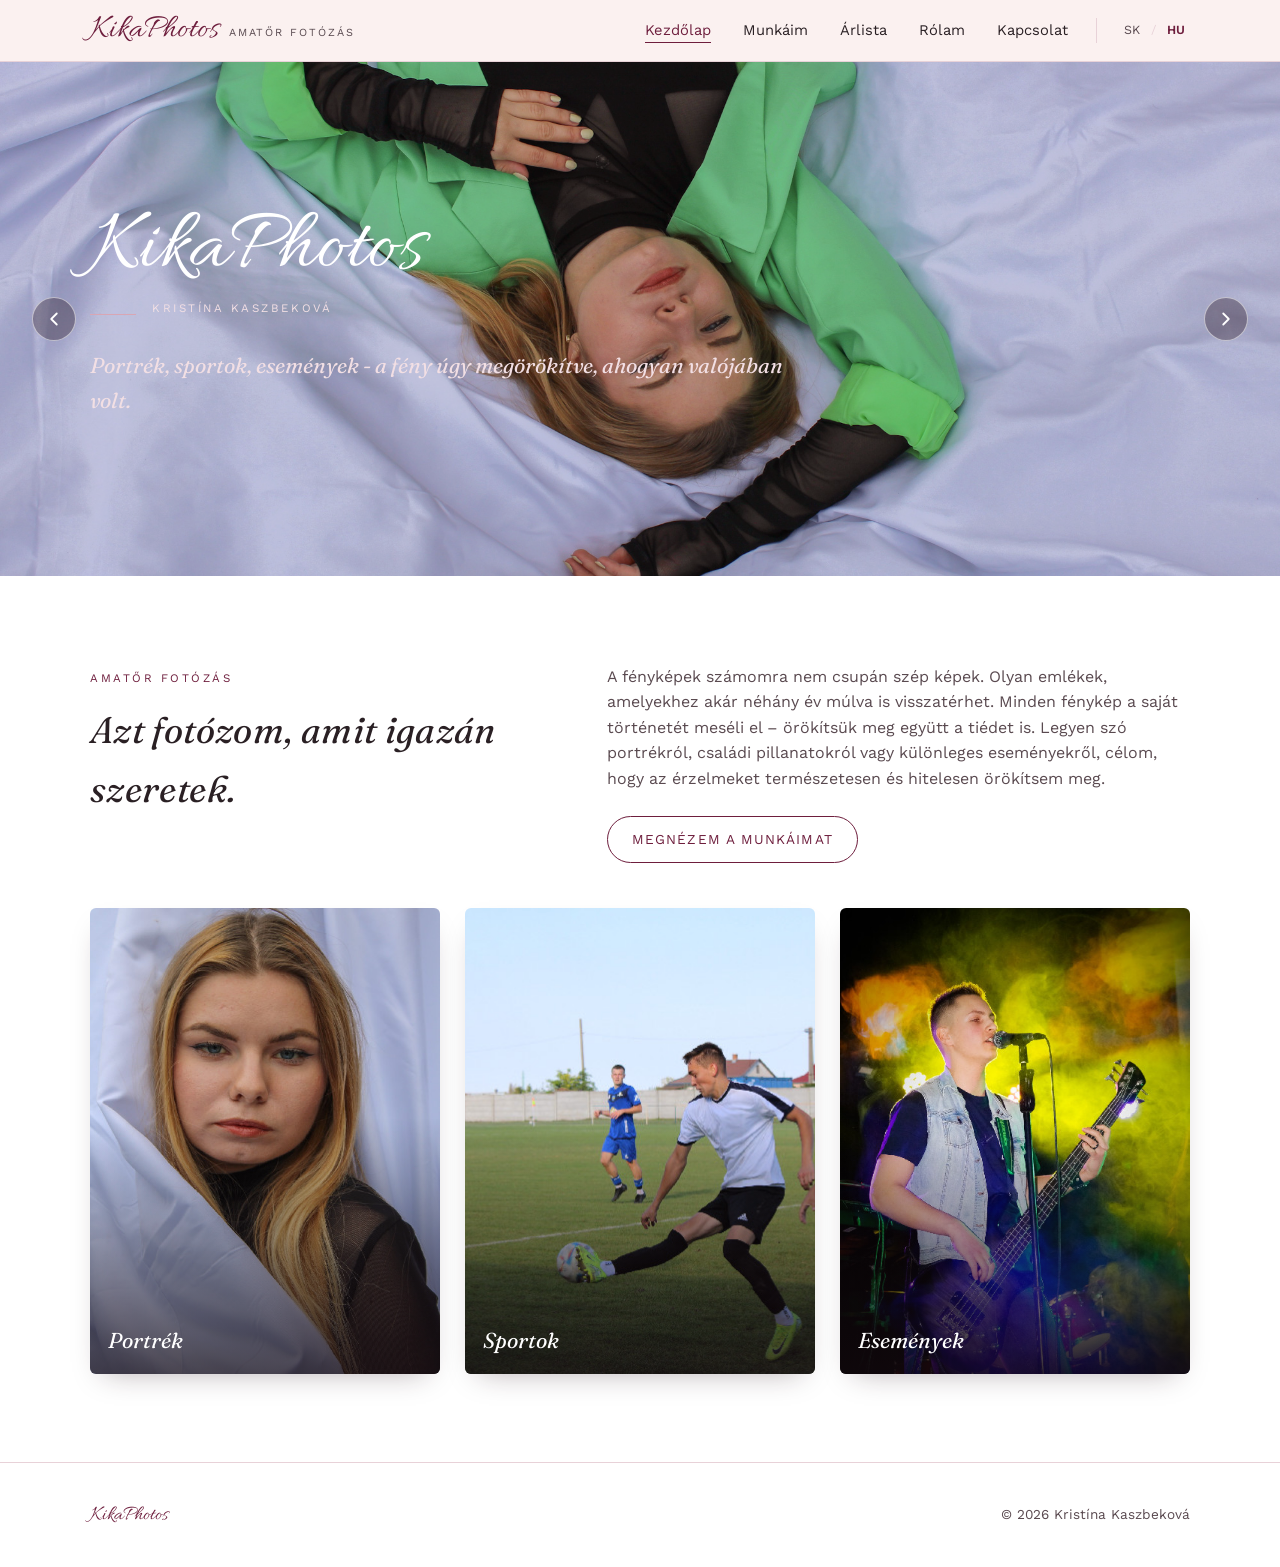
==== hu/index.html @ 6091d590 "Fix nav overflow on mobile with a hamburger menu - Add a CSS-only (checkbox-driven) hamburger toggle" ====
<!DOCTYPE html>
<html lang="hu">
<head>
<!-- Google tag (gtag.js) -->
<script async src="https://www.googletagmanager.com/gtag/js?id=G-NXZSSNFPJQ"></script>
<script>
  window.dataLayer = window.dataLayer || [];
  function gtag(){dataLayer.push(arguments);}
  gtag('js', new Date());

  gtag('config', 'G-NXZSSNFPJQ');
</script>
<meta charset="UTF-8">
<meta name="viewport" content="width=device-width, initial-scale=1.0">
<title>KikaPhotos</title>
<meta name="description" content="Portrék, sportok, események. Kristína Kaszbeková amatőr fotózása.">
<link rel="icon" type="image/png" href="/favicon.png">
<link rel="stylesheet" href="../css/style.css">
<link rel="alternate" hreflang="sk" href="https://kikaphotos.com/">
<link rel="alternate" hreflang="hu" href="https://kikaphotos.com/hu/">
</head>
<body>

<header class="site-header">
  <nav class="nav">
    <a href="/hu/" class="brand">
      <span class="brand-mark">KikaPhotos</span>
      <span class="brand-tag">amatőr fotózás</span>
    </a>
    <input type="checkbox" id="nav-toggle" class="nav-toggle-input">
    <label for="nav-toggle" class="nav-toggle" aria-label="Menü megnyitása">
      <span></span><span></span><span></span>
    </label>
    <div class="nav-right">
      <ul class="nav-links">
        <li><a href="/hu/" class="active">Kezdőlap</a></li>
        <li><a href="moja-praca.html">Munkáim</a></li>
        <li><a href="cennik.html">Árlista</a></li>
        <li><a href="o-mne.html">Rólam</a></li>
        <li><a href="kontakt.html">Kapcsolat</a></li>
      </ul>
      <div class="lang-switch">
        <a href="/" aria-label="Slovenská verzia">SK</a>
        <span class="lang-sep">/</span>
        <a href="/hu/" class="active" aria-label="Magyar verzió">HU</a>
      </div>
    </div>
  </nav>
</header>

<section class="hero" id="hero-slideshow">
  <div class="hero-slides">
    <img src="../assets/hero1.jpg" alt="Fénykép a Portrék sorozatból" class="hero1 hero-slide is-active" width="2000" height="1260">
    <img src="../assets/hero2.jpg" alt="Fénykép a Sportok sorozatból" class="hero2 hero-slide" width="2000" height="1372">
    <img src="../assets/hero3.JPG" alt="Fénykép az Események sorozatból" class="hero3 hero-slide" width="1920" height="1280">
  </div>

  <button type="button" class="hero-arrow hero-arrow-prev" aria-label="Előző fotó">
    <svg viewBox="0 0 24 24" width="22" height="22" fill="none" stroke="currentColor" stroke-width="2" stroke-linecap="round" stroke-linejoin="round"><polyline points="15 18 9 12 15 6"></polyline></svg>
  </button>
  <button type="button" class="hero-arrow hero-arrow-next" aria-label="Következő fotó">
    <svg viewBox="0 0 24 24" width="22" height="22" fill="none" stroke="currentColor" stroke-width="2" stroke-linecap="round" stroke-linejoin="round"><polyline points="9 18 15 12 9 6"></polyline></svg>
  </button>

  <div class="hero-inner">
    <p class="hero-script">KikaPhotos</p>
    <div class="hero-line"><span class="rule"></span><span class="eyebrow" style="color:#f2dfe4;">Kristína Kaszbeková</span></div>
    <p class="hero-sub">Portrék, sportok, események - a fény úgy megörökítve, ahogyan valójában volt.</p>
  </div>
</section>

<section class="section-alt">
  <div class="wrap">
    <div class="intro">
      <div>
        <span class="eyebrow">Amatőr fotózás</span>
        <h2>Azt fotózom, amit igazán szeretek.</h2>
      </div>
      <div>
        <p>A fényképek számomra nem csupán szép képek. Olyan emlékek, amelyekhez akár néhány év múlva is visszatérhet. Minden fénykép a saját történetét meséli el – örökítsük meg együtt a tiédet is. Legyen szó portrékról, családi pillanatokról vagy különleges eseményekről, célom, hogy az érzelmeket természetesen és hitelesen örökítsem meg.</p>
        <a href="moja-praca.html" class="btn">Megnézem a munkáimat</a>
      </div>
    </div>

    <div class="teasers">
      <a class="teaser" href="moja-praca.html#portraits">
        <img src="../assets/portrety-02.jpg" alt="Részlet a Portrék galériából" loading="lazy">
        <span class="teaser-label">Portrék</span>
      </a>
      <a class="teaser" href="moja-praca.html#sports">
        <img src="../assets/sporty-03.jpg" alt="Részlet a Sportok galériából" loading="lazy">
        <span class="teaser-label">Sportok</span>
      </a>
      <a class="teaser" href="moja-praca.html#events">
        <img src="../assets/akcie-11.jpg" alt="Részlet az Események galériából" loading="lazy">
        <span class="teaser-label">Események</span>
      </a>
    </div>
  </div>
</section>

<footer class="site-footer">
  <div class="wrap footer-inner">
    <span class="script">KikaPhotos</span>
    <span>© 2026 Kristína Kaszbeková</span>
  </div>
</footer>

<script>
// Hero slideshow: cross-fades between hero1/hero2/hero3 automatically and
// lets visitors step through manually with the arrow buttons. A manual
// click resets the auto-advance timer so the slideshow doesn't immediately
// jump again right after someone picks a photo.
(function () {
  var hero = document.getElementById('hero-slideshow');
  if (!hero) return;

  var slides = hero.querySelectorAll('.hero-slide');
  var prevBtn = hero.querySelector('.hero-arrow-prev');
  var nextBtn = hero.querySelector('.hero-arrow-next');
  if (!slides.length) return;

  var current = 0;
  var AUTO_DELAY = 6000;
  var timer = null;

  function show(index) {
    slides[current].classList.remove('is-active');
    current = (index + slides.length) % slides.length;
    slides[current].classList.add('is-active');
  }

  function restartAuto() {
    if (timer) clearInterval(timer);
    timer = setInterval(function () { show(current + 1); }, AUTO_DELAY);
  }

  if (prevBtn) prevBtn.addEventListener('click', function () {
    show(current - 1);
    restartAuto();
  });

  if (nextBtn) nextBtn.addEventListener('click', function () {
    show(current + 1);
    restartAuto();
  });

  restartAuto();
})();
</script>

</body>
</html>
---- css/style.css ----
/* ============================================================
   kikaphotos.com — redesign
   A quiet, editorial portfolio for an amateur photographer.
   Palette: blush ivory + deep aubergine + dusty rose hairlines.
   ============================================================ */

@import url('https://fonts.googleapis.com/css2?family=Allura&family=Fraunces:ital,opsz,wght@0,9..144,300;0,9..144,400;0,9..144,500;0,9..144,600;1,9..144,400;1,9..144,500&family=Work+Sans:wght@300;400;500;600&display=swap');

:root{
  --ink:        #2a2024;
  --ink-soft:   #5a4a50;
  --bg:         #fbf1f0;
  --surface:    #ffffff;
  --accent:     #6e1e3d;
  --accent-2:   #8a3358;
  --rose:       #d9a6b4;
  --rose-line:  #e8d2d8;
  --gold:       #b98b52;

  --serif: 'Fraunces', 'Georgia', serif;
  --script: 'Allura', cursive;
  --sans:  'Work Sans', -apple-system, BlinkMacSystemFont, sans-serif;

  --max: 1180px;
}

*{ box-sizing: border-box; }
html{ scroll-behavior: smooth; }

body{
  margin: 0;
  background: var(--bg);
  color: var(--ink);
  font-family: var(--sans);
  font-weight: 400;
  line-height: 1.6;
  -webkit-font-smoothing: antialiased;
}

img{ max-width: 100%; display: block; }

a{ color: inherit; text-decoration: none; }

.wrap{
  max-width: var(--max);
  margin: 0 auto;
  padding: 0 clamp(1.25rem, 4vw, 2.5rem);
}

h1, h2, h3{
  font-family: var(--serif);
  font-weight: 500;
  color: var(--ink);
  margin: 0 0 0.5em;
  letter-spacing: 0.01em;
}

h2{ font-size: clamp(1.7rem, 3vw, 2.3rem); font-style: italic; font-weight: 400; }

p{ margin: 0 0 1em; color: var(--ink-soft); }

.eyebrow{
  display: inline-block;
  font-family: var(--sans);
  font-size: 0.72rem;
  letter-spacing: 0.22em;
  text-transform: uppercase;
  color: var(--accent);
  margin-bottom: 0.9rem;
}

.hairline{
  border: none;
  border-top: 1px solid var(--rose-line);
  margin: 0;
}

/* ---------------- Header / nav ---------------- */

.site-header{
  position: sticky;
  top: 0;
  z-index: 50;
  background: rgba(251, 241, 240, 0.86);
  backdrop-filter: blur(10px);
  border-bottom: 1px solid var(--rose-line);
}

.nav{
  display: flex;
  align-items: center;
  justify-content: space-between;
  padding: 0.85rem clamp(1.25rem, 4vw, 2.5rem);
  max-width: var(--max);
  margin: 0 auto;
}

.brand{
  display: flex;
  align-items: baseline;
  gap: 0.6rem;
}

.brand-mark{
  font-family: var(--script);
  font-size: 2.1rem;
  color: var(--accent);
  line-height: 1;
}

.brand-tag{
  font-size: 0.68rem;
  letter-spacing: 0.18em;
  text-transform: uppercase;
  color: var(--ink-soft);
  display: none;
}

@media (min-width: 640px){
  .brand-tag{ display: inline; }
}

.nav-right{
  display: flex;
  align-items: center;
  gap: clamp(1rem, 2.5vw, 1.8rem);
}

.nav-links{
  display: flex;
  gap: clamp(1rem, 2.5vw, 2.2rem);
  list-style: none;
  margin: 0;
  padding: 0;
  font-size: 0.92rem;
}

.nav-links a{
  position: relative;
  padding: 0.25rem 0;
  color: var(--ink);
}

.nav-links a::after{
  content: "";
  position: absolute;
  left: 0; right: 100%;
  bottom: 0;
  height: 1px;
  background: var(--accent);
  transition: right 0.28s ease;
}

.nav-links a:hover::after,
.nav-links a.active::after{
  right: 0;
}

.nav-links a.active{ color: var(--accent); }

.nav-toggle-input{
  position: absolute;
  opacity: 0;
  pointer-events: none;
}

.nav-toggle{
  display: none;
  flex-direction: column;
  justify-content: center;
  align-items: flex-end;
  gap: 5px;
  width: 30px;
  height: 30px;
  cursor: pointer;
}

.nav-toggle span{
  display: block;
  width: 100%;
  height: 2px;
  background: var(--ink);
  border-radius: 2px;
  transition: transform 0.25s ease, opacity 0.25s ease, width 0.25s ease;
}

.nav-toggle-input:checked ~ .nav-toggle span:nth-child(1){
  transform: translateY(7px) rotate(45deg);
  width: 100%;
}

.nav-toggle-input:checked ~ .nav-toggle span:nth-child(2){ opacity: 0; }

.nav-toggle-input:checked ~ .nav-toggle span:nth-child(3){
  transform: translateY(-7px) rotate(-45deg);
  width: 100%;
}

.lang-switch{
  display: flex;
  align-items: center;
  gap: 0.4rem;
  padding-left: clamp(0.75rem, 2vw, 1.4rem);
  border-left: 1px solid var(--rose-line);
  font-size: 0.78rem;
  letter-spacing: 0.04em;
}

.lang-switch a{
  color: var(--ink-soft);
  padding: 0.15rem 0.25rem;
}

.lang-switch a:hover{ color: var(--accent); }

.lang-switch a.active{
  color: var(--accent);
  font-weight: 600;
}

.lang-switch .lang-sep{ color: var(--rose-line); }

@media (max-width: 780px){
  .nav{ flex-wrap: wrap; }

  .nav-toggle{ display: flex; }

  .nav-right{
    flex-basis: 100%;
    flex-direction: column;
    align-items: stretch;
    gap: 0;
    max-height: 0;
    overflow: hidden;
    transition: max-height 0.3s ease;
  }

  .nav-toggle-input:checked ~ .nav-right{
    max-height: 420px;
  }

  .nav-links{
    flex-direction: column;
    align-items: flex-start;
    gap: 0;
    font-size: 1rem;
    padding-top: 0.85rem;
  }

  .nav-links a{
    display: block;
    width: 100%;
    padding: 0.65rem 0;
    border-bottom: 1px solid var(--rose-line);
  }

  .nav-links a::after{ display: none; }

  .lang-switch{
    border-left: none;
    border-top: 1px solid var(--rose-line);
    padding-left: 0;
    padding-top: 0.85rem;
    margin-top: 0.35rem;
    font-size: 0.85rem;
  }
}

/* ---------------- Hero ---------------- */

.hero{
  position: relative;
  min-height: 45vh;
  display: flex;
  align-items: flex-end;
  background: #2a1620;
  overflow: hidden;
}

.hero-slides{
  position: absolute;
  inset: 0;
}

.hero-slide{
  position: absolute;
  inset: 0;
  width: 100%; height: 100%;
  object-fit: cover;
  object-position: center 25%;
  opacity: 0;
  transition: opacity 1.2s ease;
}

.hero1 {
  object-position: center 76%;
}

.hero2 {
  object-position: center 42%;
}

.hero3 {
  object-position: center 73%;
}

.hero-slide.is-active{
  opacity: 0.88;
}

.hero::before{
  content: "";
  position: absolute; inset: 0;
  background: linear-gradient(180deg, rgba(42,22,32,0.05) 0%, rgba(35,17,26,0.78) 100%);
}

.hero-arrow{
  position: absolute;
  top: 50%;
  z-index: 3;
  transform: translateY(-50%);
  width: 44px; height: 44px;
  display: flex;
  align-items: center;
  justify-content: center;
  border: 1px solid rgba(255,255,255,0.55);
  border-radius: 50%;
  background: rgba(42,22,32,0.35);
  color: #fff;
  cursor: pointer;
  transition: background 0.2s ease, border-color 0.2s ease;
}

.hero-arrow:hover{
  background: rgba(42,22,32,0.6);
  border-color: #fff;
}

.hero-arrow-prev{ left: clamp(0.75rem, 3vw, 2rem); }
.hero-arrow-next{ right: clamp(0.75rem, 3vw, 2rem); }

@media (max-width: 640px){
  .hero-arrow{ width: 36px; height: 36px; }
}

.hero-inner{
  position: relative;
  z-index: 2;
  padding: 3.5rem clamp(1.25rem, 4vw, 2.5rem) 3rem;
  max-width: var(--max);
  margin: 0 auto;
  width: 100%;
  color: #fff;
}

.hero-script{
  font-family: var(--script);
  font-size: clamp(3rem, 9vw, 5.5rem);
  line-height: 1;
  color: #fff;
  margin: 0 0 0.3rem;
}

.hero-line{
  display: flex;
  align-items: center;
  gap: 1rem;
  margin-bottom: 1.1rem;
}

.hero-line .rule{
  height: 1px;
  width: 46px;
  background: var(--rose);
}

.hero-sub{
  font-family: var(--serif);
  font-style: italic;
  font-weight: 400;
  font-size: clamp(1.05rem, 2.2vw, 1.35rem);
  color: #f2dfe4;
  max-width: 34em;
}

/* ---------------- Sections ---------------- */

section{ padding: clamp(3rem, 7vw, 5.5rem) 0; }

.section-alt{ background: var(--surface); }

.intro{
  display: grid;
  grid-template-columns: 1fr;
  gap: 2.5rem;
  align-items: start;
}

@media (min-width: 780px){
  .intro{ grid-template-columns: 0.9fr 1.1fr; }
}

.intro h2{ margin-bottom: 0.6rem; }

.btn{
  display: inline-flex;
  align-items: center;
  gap: 0.6rem;
  font-family: var(--sans);
  font-size: 0.85rem;
  letter-spacing: 0.08em;
  text-transform: uppercase;
  color: var(--accent);
  border: 1px solid var(--accent);
  padding: 0.75rem 1.5rem;
  border-radius: 999px;
  margin-top: 0.5rem;
  transition: background 0.2s ease, color 0.2s ease;
}

.btn:hover{ background: var(--accent); color: #fff; }

.btn.solid{
  background: var(--accent);
  color: #fff;
}
.btn.solid:hover{ background: var(--accent-2); }

/* category teaser cards on homepage */

.teasers{
  display: grid;
  grid-template-columns: repeat(auto-fit, minmax(220px, 1fr));
  gap: 1.6rem;
  margin-top: 2.8rem;
}

.teaser{
  position: relative;
  aspect-ratio: 3/4;
  overflow: hidden;
  border-radius: 6px;
  box-shadow: 0 12px 28px -14px rgba(42,20,30,0.35);
}

.teaser img{
  width: 100%; height: 100%;
  object-fit: cover;
  transition: transform 0.6s ease;
}

.teaser:hover img{ transform: scale(1.06); }

.teaser::after{
  content: "";
  position: absolute; inset: 0;
  background: linear-gradient(180deg, rgba(20,10,15,0) 45%, rgba(20,10,15,0.72) 100%);
}

.teaser-label{
  position: absolute;
  left: 1.1rem; bottom: 1rem;
  z-index: 2;
  color: #fff;
  font-family: var(--serif);
  font-style: italic;
  font-size: 1.35rem;
}

/* ---------------- Portfolio (tabs, no JS) ---------------- */

.tabs-input{ display: none; }

.tabs-nav{
  display: flex;
  gap: 0.5rem;
  flex-wrap: wrap;
  justify-content: center;
  margin: 0 0 2.5rem;
}

.tabs-nav label{
  cursor: pointer;
  font-family: var(--serif);
  font-style: italic;
  font-size: 1.1rem;
  padding: 0.5rem 1.4rem;
  border: 1px solid var(--rose-line);
  border-radius: 999px;
  color: var(--ink-soft);
  transition: all 0.2s ease;
}

.tabs-nav label:hover{ border-color: var(--accent); color: var(--accent); }

.tab-panel{ display: none; scroll-margin-top: 6.5rem; }

#tab-portraits:checked ~ .tabs-nav label[for="tab-portraits"],
#tab-sports:checked   ~ .tabs-nav label[for="tab-sports"],
#tab-events:checked   ~ .tabs-nav label[for="tab-events"]{
  background: var(--accent);
  border-color: var(--accent);
  color: #fff;
}

#tab-portraits:checked ~ #panel-portraits,
#tab-sports:checked   ~ #panel-sports,
#tab-events:checked   ~ #panel-events{
  display: block;
}

.masonry{
  column-count: 1;
  column-gap: 1.1rem;
}

@media (min-width: 620px){ .masonry{ column-count: 2; } }
@media (min-width: 980px){ .masonry{ column-count: 3; } }

.masonry figure{
  margin: 0 0 1.1rem;
  break-inside: avoid;
  border-radius: 5px;
  overflow: hidden;
  box-shadow: 0 10px 22px -14px rgba(42,20,30,0.3);
  background: var(--surface);
  border: 1px solid var(--rose-line);
}

.masonry img{ width: 100%; height: auto; }

/* ---------------- About ---------------- */

.about{
  display: grid;
  grid-template-columns: 1fr;
  gap: 2.8rem;
  align-items: center;
}

@media (min-width: 780px){
  .about{ grid-template-columns: 0.8fr 1.2fr; }
}

.about-portrait{
  border-radius: 6px;
  overflow: hidden;
  box-shadow: 0 16px 32px -16px rgba(42,20,30,0.4);
}

.about-quote{
  font-family: var(--serif);
  font-style: italic;
  font-size: 1.35rem;
  color: var(--accent);
  margin-bottom: 1.2rem;
  line-height: 1.5;
}

/* ---------------- Contact ---------------- */

.contact-grid{
  display: grid;
  grid-template-columns: 1fr;
  gap: 1.4rem;
  max-width: 560px;
  margin: 2.5rem auto 0;
}

.contact-card{
  display: flex;
  align-items: center;
  gap: 1.1rem;
  background: var(--surface);
  border: 1px solid var(--rose-line);
  border-radius: 8px;
  padding: 1.2rem 1.4rem;
  transition: border-color 0.2s ease, transform 0.2s ease;
}

.contact-card:hover{ border-color: var(--accent); transform: translateY(-2px); }

.contact-icon{
  width: 42px; height: 42px;
  border-radius: 50%;
  background: var(--bg);
  display: flex;
  align-items: center;
  justify-content: center;
  flex-shrink: 0;
  border: 1px solid var(--rose-line);
}

.contact-icon img{ width: 22px; height: 22px; object-fit: contain; }

.contact-icon svg{ width: 20px; height: 20px; stroke: var(--accent); fill: none; }

.contact-text{
  /* without this, a flex child can't shrink below its content's natural
     width — a long, unbreakable string (the e-mail) then overflows past
     the card edge instead of wrapping onto a new line */
  min-width: 0;
  /* the page wrapper centers the heading above the cards; without this
     override, that centering cascades down into the label/value text */
  text-align: left;
}

.contact-label{
  font-size: 0.72rem;
  letter-spacing: 0.14em;
  text-transform: uppercase;
  color: var(--ink-soft);
  margin-bottom: 0.15rem;
}

.contact-value{
  font-family: var(--serif);
  font-style: normal;
  font-size: 1.15rem;
  color: var(--ink);
  overflow-wrap: anywhere;
  word-break: break-word;
}

/* ---------------- Pricing ---------------- */

.pricing-grid{
  display: grid;
  grid-template-columns: 1fr;
  gap: 1.8rem;
}

@media (min-width: 780px){
  .pricing-grid{ grid-template-columns: repeat(3, 1fr); }
}

.price-card{
  background: var(--surface);
  border: 1px solid var(--rose-line);
  border-radius: 8px;
  padding: 1.9rem 1.7rem 2.1rem;
  box-shadow: 0 12px 28px -18px rgba(42,20,30,0.35);
}

.price-card-head{
  display: flex;
  align-items: center;
  gap: 1rem;
  margin-bottom: 1.6rem;
}

.price-icon{
  flex-shrink: 0;
  width: 52px; height: 52px;
  border-radius: 50%;
  background: var(--bg);
  border: 1px solid var(--rose-line);
  display: flex;
  align-items: center;
  justify-content: center;
}

.price-icon svg{ width: 24px; height: 24px; stroke: var(--accent); fill: none; }

.price-card-head h3{
  font-size: 1.05rem;
  font-style: italic;
  font-weight: 400;
  line-height: 1.25;
  margin: 0;
}

.tier{
  padding: 1rem 0;
  border-top: 1px solid var(--rose-line);
}

.tier:first-of-type{ border-top: none; padding-top: 0; }

.tier-head{
  display: flex;
  align-items: baseline;
  justify-content: space-between;
  gap: 0.8rem;
  margin-bottom: 0.5rem;
}

.tier-name{
  font-family: var(--sans);
  font-size: 0.78rem;
  letter-spacing: 0.12em;
  text-transform: uppercase;
  color: var(--ink-soft);
}

.tier-price{
  font-family: var(--serif);
  font-style: italic;
  font-size: 1.5rem;
  color: var(--accent);
  white-space: nowrap;
}

.tier-list{
  list-style: none;
  margin: 0;
  padding: 0;
  font-size: 0.9rem;
  color: var(--ink-soft);
}

.tier-list li{
  position: relative;
  padding-left: 1rem;
  margin-bottom: 0.35rem;
}

.tier-list li::before{
  content: "";
  position: absolute;
  left: 0; top: 0.55em;
  width: 5px; height: 5px;
  border-radius: 50%;
  background: var(--rose);
}

.tier-list li.tier-highlight{
  color: var(--accent);
  font-weight: 500;
}

.tier-list li.tier-highlight::before{ background: var(--accent); }

.addon-block{
  padding-top: 1rem;
  border-top: 1px solid var(--rose-line);
}

.addon-title{
  font-family: var(--sans);
  font-size: 0.78rem;
  letter-spacing: 0.12em;
  text-transform: uppercase;
  color: var(--ink-soft);
  margin-bottom: 0.6rem;
}

.addon-row{
  display: flex;
  justify-content: space-between;
  font-size: 0.9rem;
  color: var(--ink-soft);
  padding: 0.3rem 0;
}

.addon-row + .addon-row{ border-top: 1px dashed var(--rose-line); }

.addon-row .amount{
  font-family: var(--serif);
  font-style: italic;
  color: var(--ink);
}

.callout-box{
  margin-top: 1.1rem;
  text-align: center;
  background: var(--bg);
  border: 1px solid var(--rose-line);
  border-radius: 6px;
  padding: 0.85rem 1rem;
  font-size: 0.88rem;
  color: var(--ink-soft);
}

.callout-box strong{
  font-family: var(--serif);
  font-style: italic;
  color: var(--accent);
  font-size: 1.05rem;
}

.info-strip{
  display: grid;
  grid-template-columns: 1fr;
  gap: 1.2rem;
  margin-top: 0.5rem;
}

@media (min-width: 780px){
  .info-strip{ grid-template-columns: repeat(3, 1fr); }
}

.info-box{
  display: flex;
  align-items: center;
  gap: 1.1rem;
  background: var(--surface);
  border: 1px solid var(--rose-line);
  border-radius: 8px;
  padding: 1.2rem 1.4rem;
}

.info-icon{
  flex-shrink: 0;
  width: 42px; height: 42px;
  border-radius: 50%;
  background: var(--bg);
  border: 1px solid var(--rose-line);
  display: flex;
  align-items: center;
  justify-content: center;
}

.info-icon svg{ width: 20px; height: 20px; stroke: var(--accent); fill: none; }

.info-box p{
  margin: 0;
  font-size: 0.9rem;
  color: var(--ink-soft);
}

.info-box strong{ color: var(--ink); }

.pricing-note{
  margin-top: 2.6rem;
  font-family: var(--script);
  font-size: 1.6rem;
  color: var(--accent);
}

/* ---------------- Footer ---------------- */

.site-footer{
  border-top: 1px solid var(--rose-line);
  padding: 2.2rem 0;
  background: var(--surface);
}

.footer-inner{
  display: flex;
  flex-wrap: wrap;
  gap: 0.8rem;
  align-items: center;
  justify-content: space-between;
  font-size: 0.85rem;
  color: var(--ink-soft);
}

.footer-inner .script{
  font-family: var(--script);
  font-size: 1.3rem;
  color: var(--accent);
}

/* ---------------- utility ---------------- */

.center{ text-align: center; }
.mt-0{ margin-top: 0; }
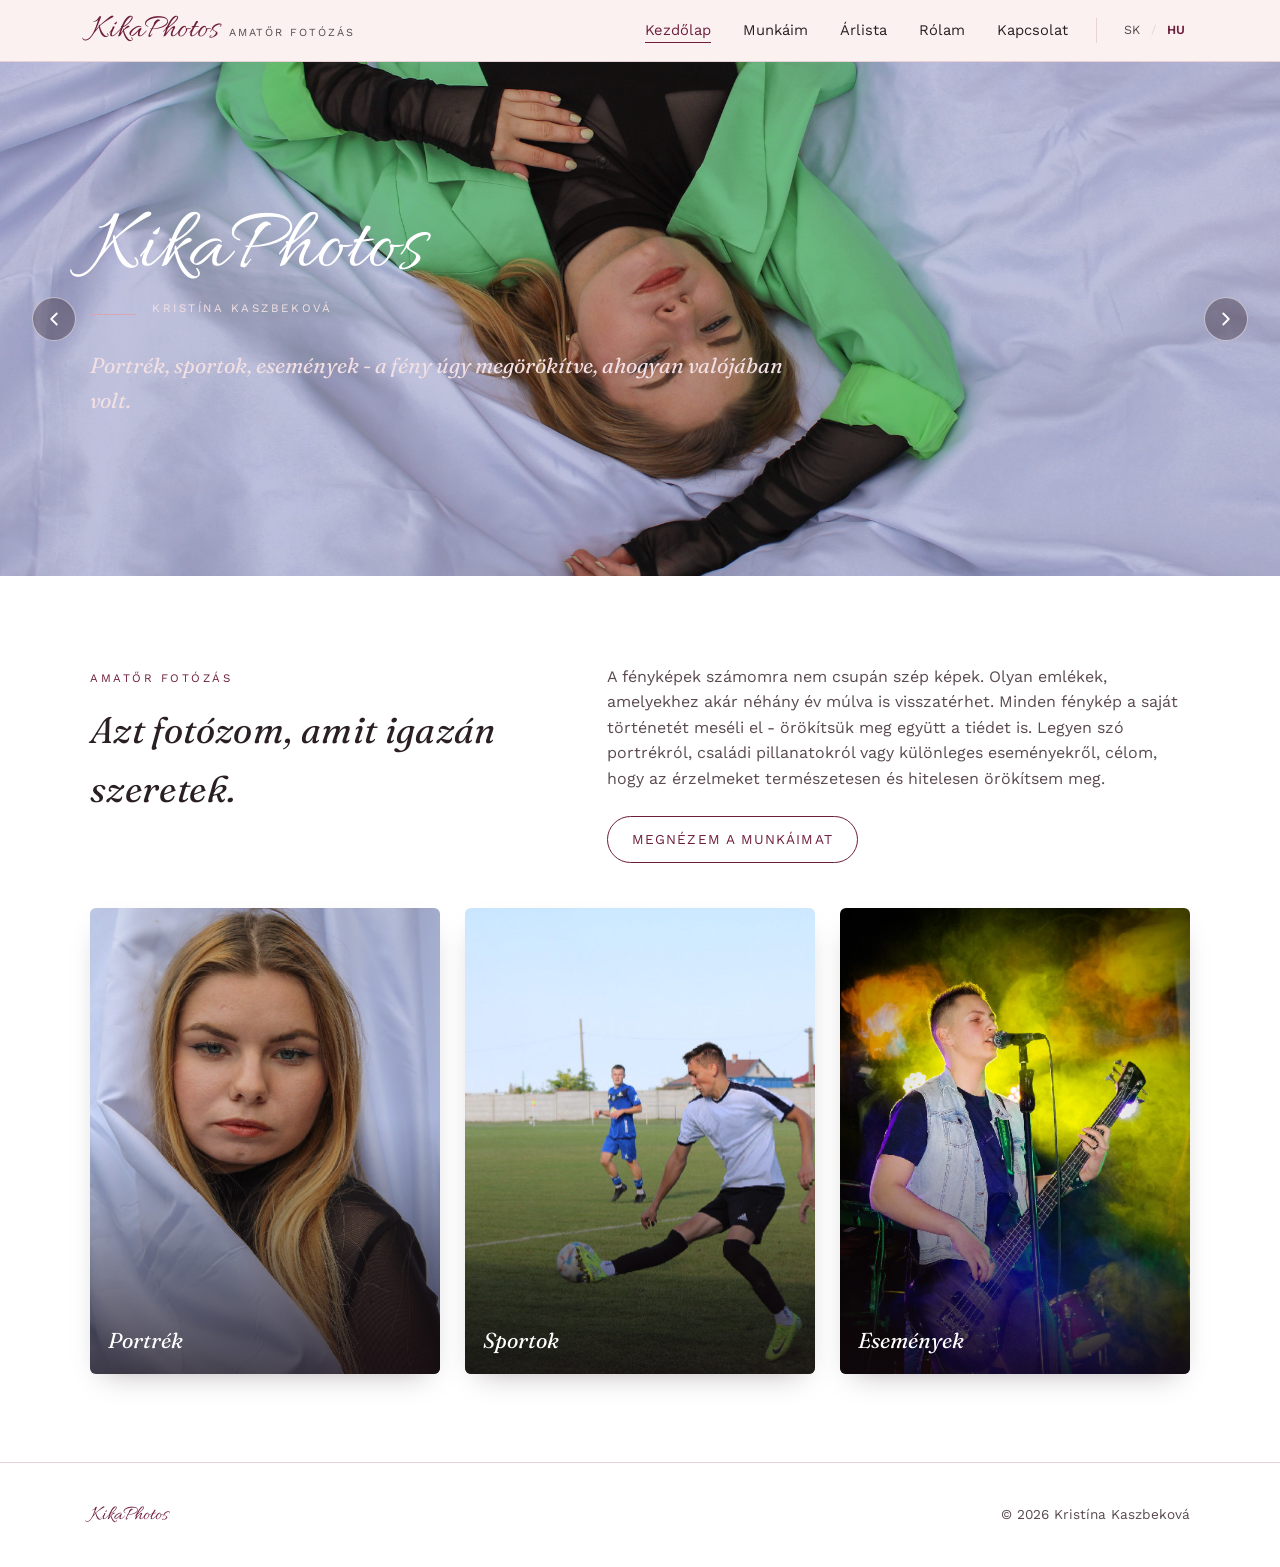
==== commit 2b249846: "remove em dashes" ====
--- a/hu/index.html
+++ b/hu/index.html
@@ -77,7 +77,7 @@
         <h2>Azt fotózom, amit igazán szeretek.</h2>
       </div>
       <div>
-        <p>A fényképek számomra nem csupán szép képek. Olyan emlékek, amelyekhez akár néhány év múlva is visszatérhet. Minden fénykép a saját történetét meséli el – örökítsük meg együtt a tiédet is. Legyen szó portrékról, családi pillanatokról vagy különleges eseményekről, célom, hogy az érzelmeket természetesen és hitelesen örökítsem meg.</p>
+        <p>A fényképek számomra nem csupán szép képek. Olyan emlékek, amelyekhez akár néhány év múlva is visszatérhet. Minden fénykép a saját történetét meséli el - örökítsük meg együtt a tiédet is. Legyen szó portrékról, családi pillanatokról vagy különleges eseményekről, célom, hogy az érzelmeket természetesen és hitelesen örökítsem meg.</p>
         <a href="moja-praca.html" class="btn">Megnézem a munkáimat</a>
       </div>
     </div>
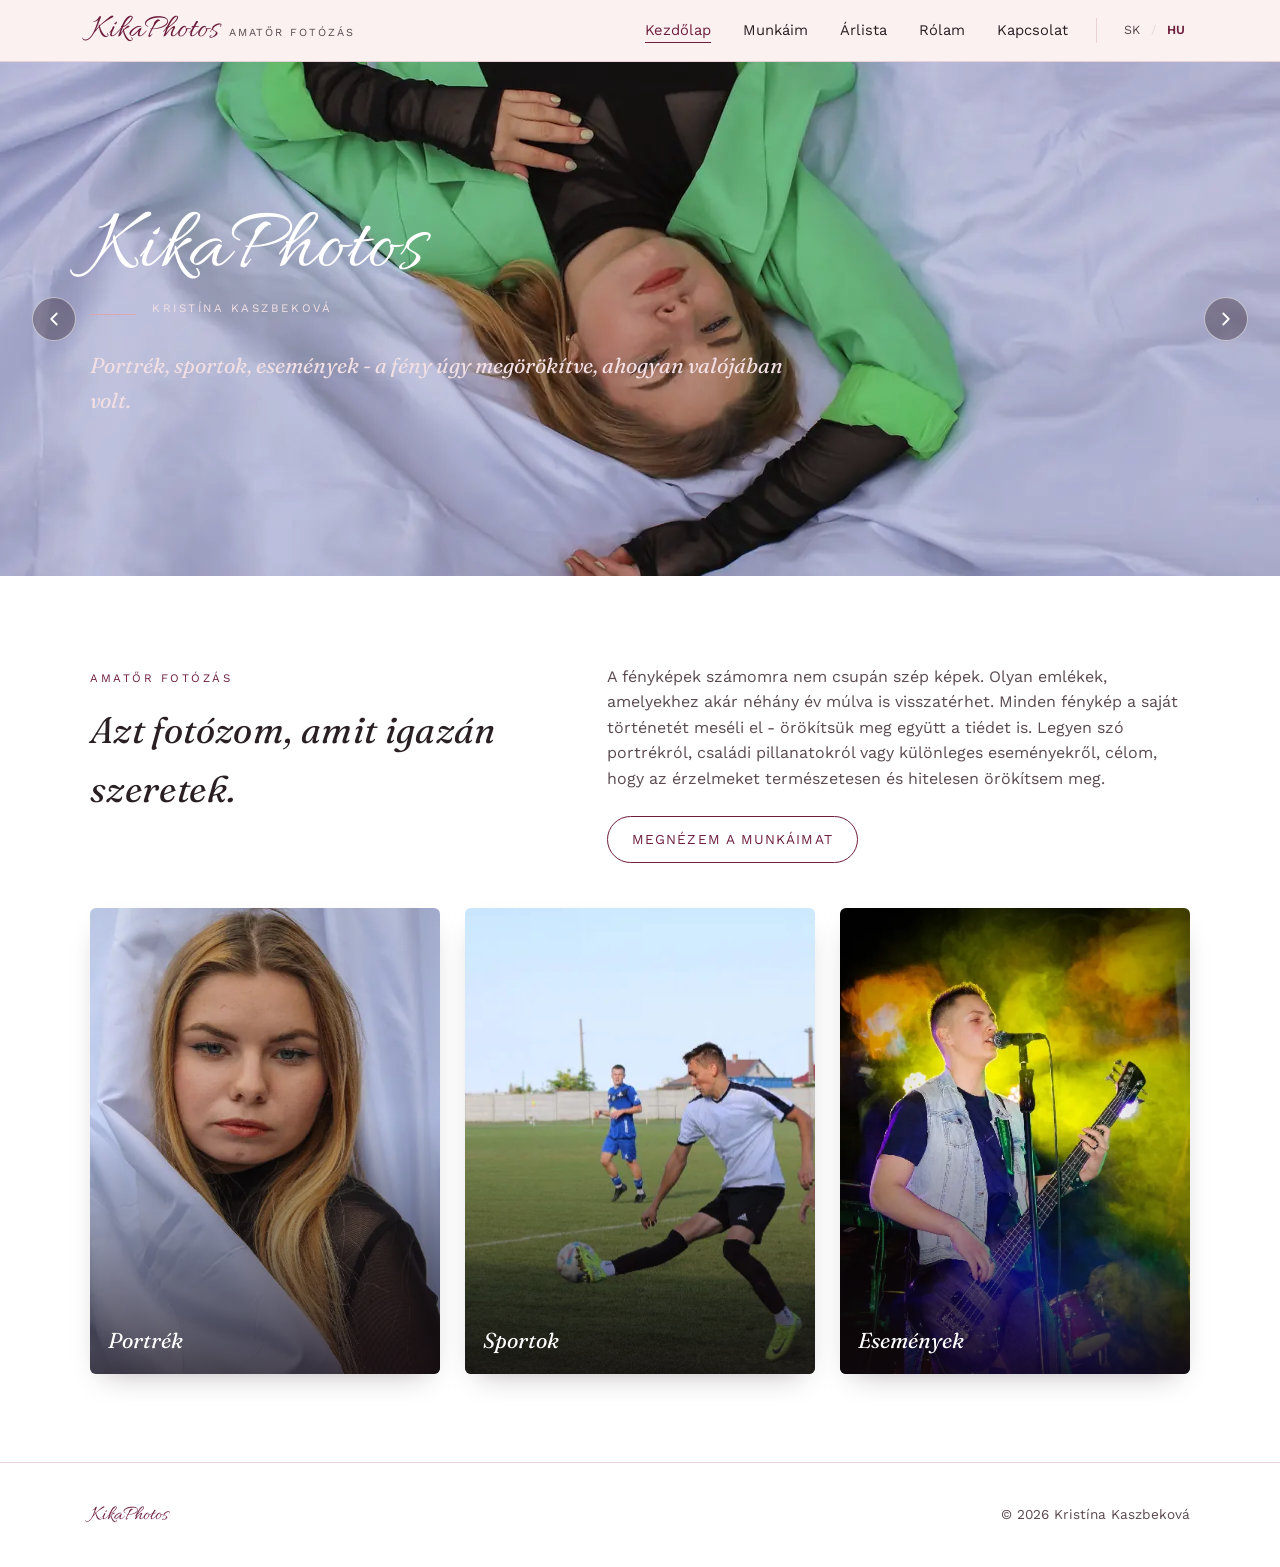
==== commit 6140f732: "Fix Lighthouse performance, accessibility, and SEO issues - Convert images to WebP, right-size hero " ====
--- a/hu/index.html
+++ b/hu/index.html
@@ -15,7 +15,12 @@
 <title>KikaPhotos</title>
 <meta name="description" content="Portrék, sportok, események. Kristína Kaszbeková amatőr fotózása.">
 <link rel="icon" type="image/png" href="/favicon.png">
+<link rel="apple-touch-icon" href="/apple-touch-icon.png">
+<link rel="preconnect" href="https://fonts.googleapis.com">
+<link rel="preconnect" href="https://fonts.gstatic.com" crossorigin>
 <link rel="stylesheet" href="../css/style.css">
+<link rel="stylesheet" href="https://fonts.googleapis.com/css2?family=Allura&family=Fraunces:ital,opsz,wght@0,9..144,300;0,9..144,400;0,9..144,500;0,9..144,600;1,9..144,400;1,9..144,500&family=Work+Sans:wght@300;400;500;600&display=swap" media="print" onload="this.media='all'">
+<noscript><link rel="stylesheet" href="https://fonts.googleapis.com/css2?family=Allura&family=Fraunces:ital,opsz,wght@0,9..144,300;0,9..144,400;0,9..144,500;0,9..144,600;1,9..144,400;1,9..144,500&family=Work+Sans:wght@300;400;500;600&display=swap"></noscript>
 <link rel="alternate" hreflang="sk" href="https://kikaphotos.com/">
 <link rel="alternate" hreflang="hu" href="https://kikaphotos.com/hu/">
 </head>
@@ -48,11 +53,12 @@
   </nav>
 </header>
 
+<main>
 <section class="hero" id="hero-slideshow">
   <div class="hero-slides">
-    <img src="../assets/hero1.jpg" alt="Fénykép a Portrék sorozatból" class="hero1 hero-slide is-active" width="2000" height="1260">
-    <img src="../assets/hero2.jpg" alt="Fénykép a Sportok sorozatból" class="hero2 hero-slide" width="2000" height="1372">
-    <img src="../assets/hero3.JPG" alt="Fénykép az Események sorozatból" class="hero3 hero-slide" width="1920" height="1280">
+    <img src="../assets/hero1-1280.webp" srcset="../assets/hero1-640.webp 640w, ../assets/hero1-1280.webp 1280w, ../assets/hero1-1920.webp 1920w" sizes="100vw" alt="Fénykép a Portrék sorozatból" class="hero1 hero-slide is-active" width="2000" height="1260" fetchpriority="high" decoding="async">
+    <img data-src="../assets/hero2-1280.webp" data-srcset="../assets/hero2-640.webp 640w, ../assets/hero2-1280.webp 1280w, ../assets/hero2-1920.webp 1920w" sizes="100vw" alt="Fénykép a Sportok sorozatból" class="hero2 hero-slide" width="2000" height="1372" decoding="async">
+    <img data-src="../assets/hero3-1280.webp" data-srcset="../assets/hero3-640.webp 640w, ../assets/hero3-1280.webp 1280w, ../assets/hero3-1920.webp 1920w" sizes="100vw" alt="Fénykép az Események sorozatból" class="hero3 hero-slide" width="1920" height="1280" decoding="async">
   </div>
 
   <button type="button" class="hero-arrow hero-arrow-prev" aria-label="Előző fotó">
@@ -84,20 +90,21 @@
 
     <div class="teasers">
       <a class="teaser" href="moja-praca.html#portraits">
-        <img src="../assets/portrety-02.jpg" alt="Részlet a Portrék galériából" loading="lazy">
+        <img src="../assets/portrety-02.webp" alt="Részlet a Portrék galériából" loading="lazy">
         <span class="teaser-label">Portrék</span>
       </a>
       <a class="teaser" href="moja-praca.html#sports">
-        <img src="../assets/sporty-03.jpg" alt="Részlet a Sportok galériából" loading="lazy">
+        <img src="../assets/sporty-03.webp" alt="Részlet a Sportok galériából" loading="lazy">
         <span class="teaser-label">Sportok</span>
       </a>
       <a class="teaser" href="moja-praca.html#events">
-        <img src="../assets/akcie-11.jpg" alt="Részlet az Események galériából" loading="lazy">
+        <img src="../assets/akcie-11.webp" alt="Részlet az Események galériából" loading="lazy">
         <span class="teaser-label">Események</span>
       </a>
     </div>
   </div>
 </section>
+</main>
 
 <footer class="site-footer">
   <div class="wrap footer-inner">
@@ -119,6 +126,28 @@
   var prevBtn = hero.querySelector('.hero-arrow-prev');
   var nextBtn = hero.querySelector('.hero-arrow-next');
   if (!slides.length) return;
+
+  // Only the first slide ships with a real src/srcset so it can win the
+  // race for LCP. The rest carry data-src/data-srcset and get swapped in
+  // right after the page finishes its initial load, so they never compete
+  // with the visible slide for bandwidth.
+  function loadDeferredSlides() {
+    slides.forEach(function (slide) {
+      if (slide.dataset.srcset) {
+        slide.srcset = slide.dataset.srcset;
+        delete slide.dataset.srcset;
+      }
+      if (slide.dataset.src) {
+        slide.src = slide.dataset.src;
+        delete slide.dataset.src;
+      }
+    });
+  }
+  if (document.readyState === 'complete') {
+    loadDeferredSlides();
+  } else {
+    window.addEventListener('load', loadDeferredSlides);
+  }
 
   var current = 0;
   var AUTO_DELAY = 6000;
--- a/css/style.css
+++ b/css/style.css
@@ -4,7 +4,9 @@
    Palette: blush ivory + deep aubergine + dusty rose hairlines.
    ============================================================ */
 
-@import url('https://fonts.googleapis.com/css2?family=Allura&family=Fraunces:ital,opsz,wght@0,9..144,300;0,9..144,400;0,9..144,500;0,9..144,600;1,9..144,400;1,9..144,500&family=Work+Sans:wght@300;400;500;600&display=swap');
+/* Fonts are loaded from an async <link> in each page's <head> instead of
+   an @import here, so they don't chain behind this stylesheet and block
+   first render. */
 
 :root{
   --ink:        #2a2024;
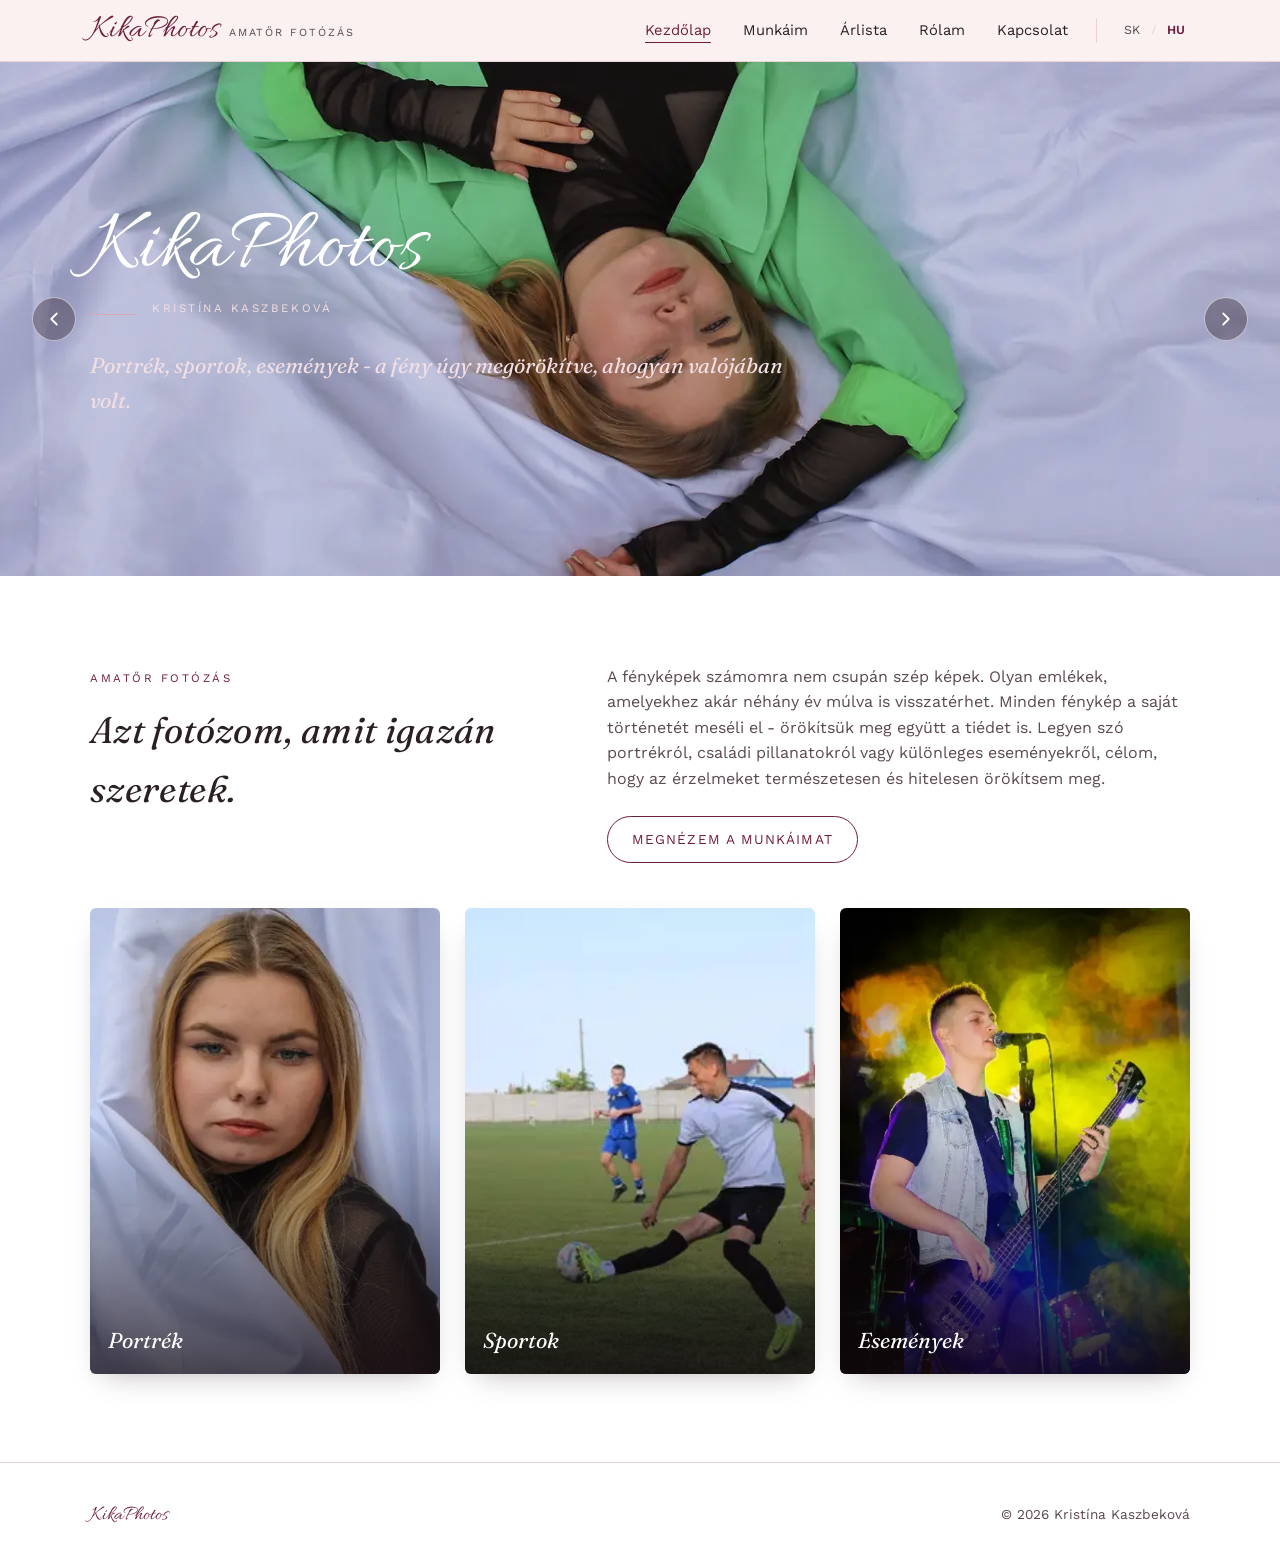
==== commit 19a2753a: "Reorganize portfolio images into category folders and add click-to-enlarge lightbox - Split assets/{" ====
--- a/hu/index.html
+++ b/hu/index.html
@@ -90,15 +90,15 @@
 
     <div class="teasers">
       <a class="teaser" href="moja-praca.html#portraits">
-        <img src="../assets/portrety-02.webp" alt="Részlet a Portrék galériából" loading="lazy">
+        <img src="../assets/portrety/thumb/portrety-02.webp" alt="Részlet a Portrék galériából" loading="lazy">
         <span class="teaser-label">Portrék</span>
       </a>
       <a class="teaser" href="moja-praca.html#sports">
-        <img src="../assets/sporty-03.webp" alt="Részlet a Sportok galériából" loading="lazy">
+        <img src="../assets/sporty/thumb/sporty-03.webp" alt="Részlet a Sportok galériából" loading="lazy">
         <span class="teaser-label">Sportok</span>
       </a>
       <a class="teaser" href="moja-praca.html#events">
-        <img src="../assets/akcie-11.webp" alt="Részlet az Események galériából" loading="lazy">
+        <img src="../assets/akcie/thumb/akcie-11.webp" alt="Részlet az Események galériából" loading="lazy">
         <span class="teaser-label">Események</span>
       </a>
     </div>
--- a/css/style.css
+++ b/css/style.css
@@ -531,6 +531,70 @@
 
 .masonry img{ width: 100%; height: auto; }
 
+.masonry a{ display: block; cursor: zoom-in; }
+
+/* ---------------- Lightbox ---------------- */
+
+.lightbox{
+  position: fixed;
+  inset: 0;
+  z-index: 100;
+  display: flex;
+  align-items: center;
+  justify-content: center;
+  background: rgba(42,20,30,0.92);
+  padding: 2.5rem 3.5rem;
+}
+
+.lightbox[hidden]{ display: none; }
+
+.lightbox-img{
+  max-width: 100%;
+  max-height: 100%;
+  border-radius: 4px;
+  box-shadow: 0 20px 60px -20px rgba(0,0,0,0.6);
+}
+
+.lightbox-close,
+.lightbox-prev,
+.lightbox-next{
+  position: absolute;
+  background: transparent;
+  border: none;
+  color: #fff;
+  cursor: pointer;
+  line-height: 1;
+  padding: 0.5rem;
+  opacity: 0.85;
+  transition: opacity 0.15s ease;
+}
+
+.lightbox-close:hover,
+.lightbox-prev:hover,
+.lightbox-next:hover{ opacity: 1; }
+
+.lightbox-close{
+  top: 1rem;
+  right: 1.2rem;
+  font-size: 2.2rem;
+}
+
+.lightbox-prev,
+.lightbox-next{
+  top: 50%;
+  transform: translateY(-50%);
+  font-size: 3rem;
+}
+
+.lightbox-prev{ left: 0.5rem; }
+.lightbox-next{ right: 0.5rem; }
+
+@media (max-width: 620px){
+  .lightbox{ padding: 3.5rem 1rem; }
+  .lightbox-prev,
+  .lightbox-next{ font-size: 2.2rem; }
+}
+
 /* ---------------- About ---------------- */
 
 .about{
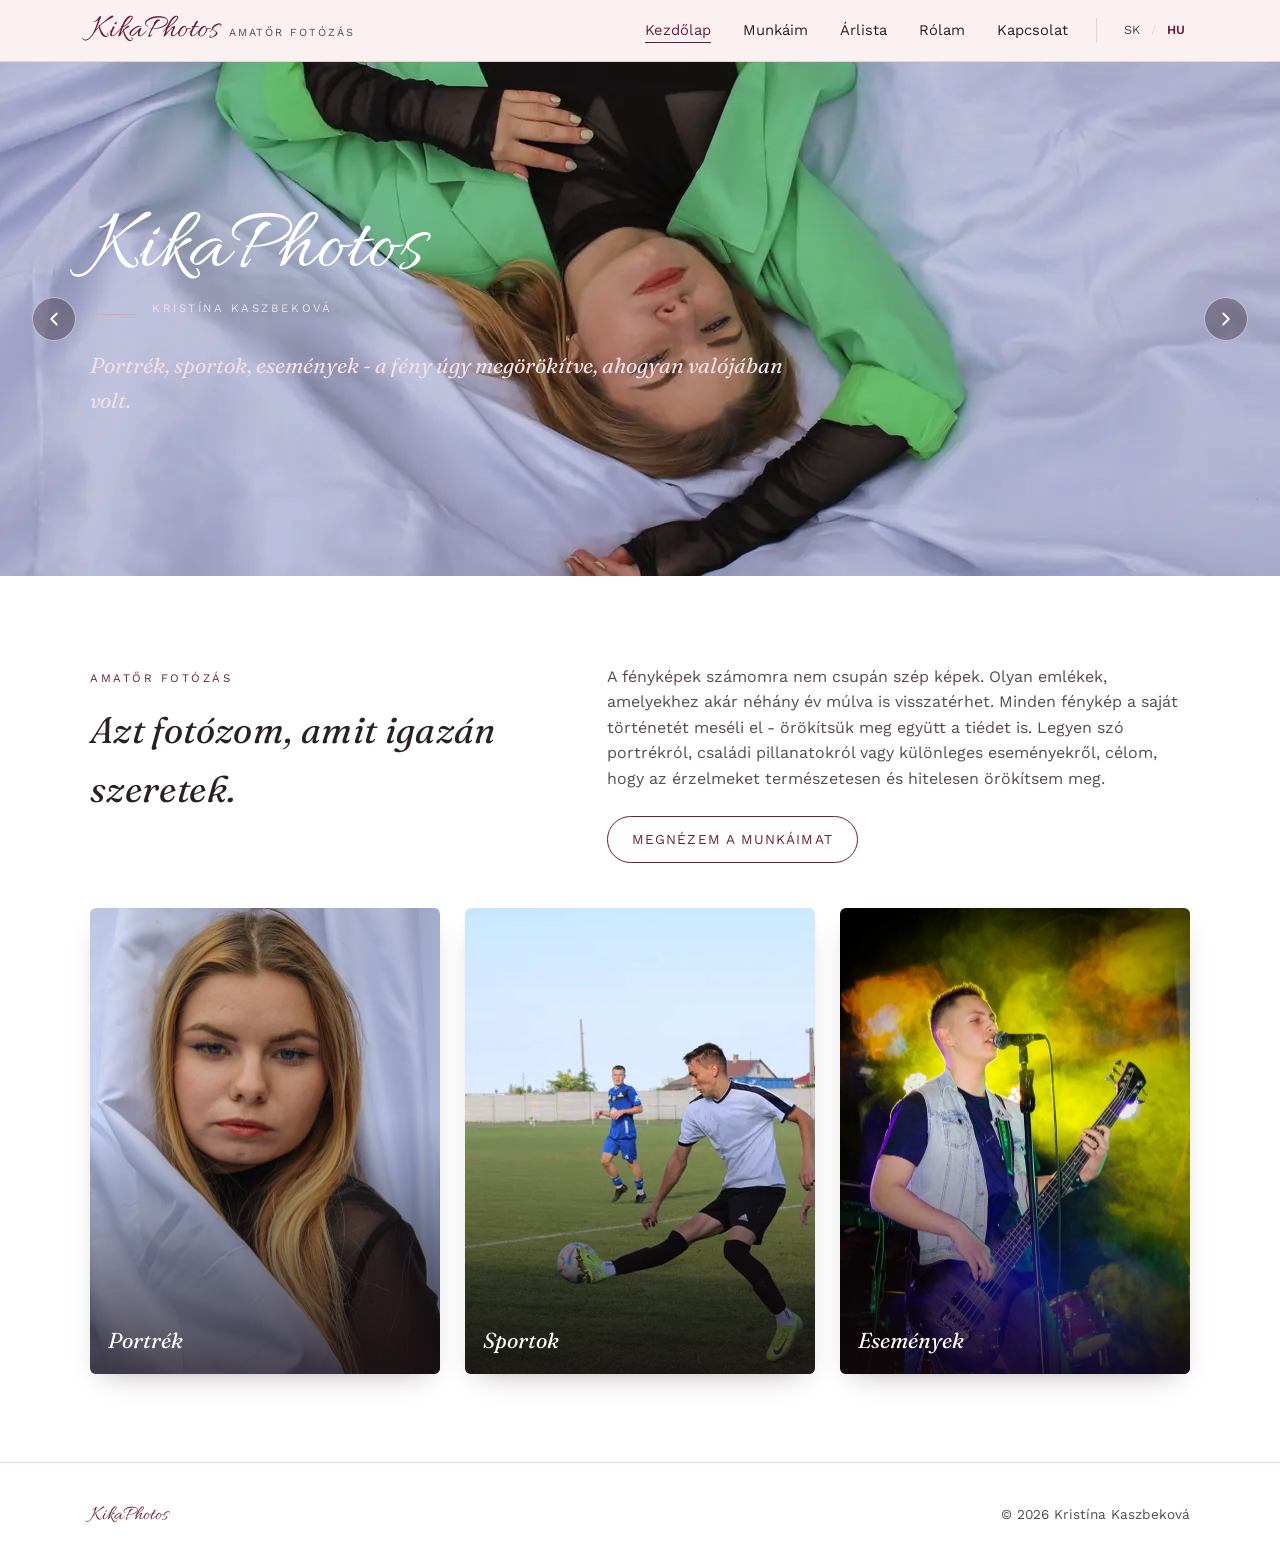
==== commit 4bd4cb67: "Update preview images on main page" ====
--- a/hu/index.html
+++ b/hu/index.html
@@ -90,15 +90,15 @@
 
     <div class="teasers">
       <a class="teaser" href="moja-praca.html#portraits">
-        <img src="../assets/portrety/thumb/portrety-02.webp" alt="Részlet a Portrék galériából" loading="lazy">
+        <img src="../assets/portrety/thumb/portrety-10.webp" alt="Részlet a Portrék galériából" loading="lazy">
         <span class="teaser-label">Portrék</span>
       </a>
       <a class="teaser" href="moja-praca.html#sports">
-        <img src="../assets/sporty/thumb/sporty-03.webp" alt="Részlet a Sportok galériából" loading="lazy">
+        <img src="../assets/sporty/thumb/sporty-08.webp" alt="Részlet a Sportok galériából" loading="lazy">
         <span class="teaser-label">Sportok</span>
       </a>
       <a class="teaser" href="moja-praca.html#events">
-        <img src="../assets/akcie/thumb/akcie-11.webp" alt="Részlet az Események galériából" loading="lazy">
+        <img src="../assets/akcie/thumb/akcie-02.webp" alt="Részlet az Események galériából" loading="lazy">
         <span class="teaser-label">Események</span>
       </a>
     </div>
